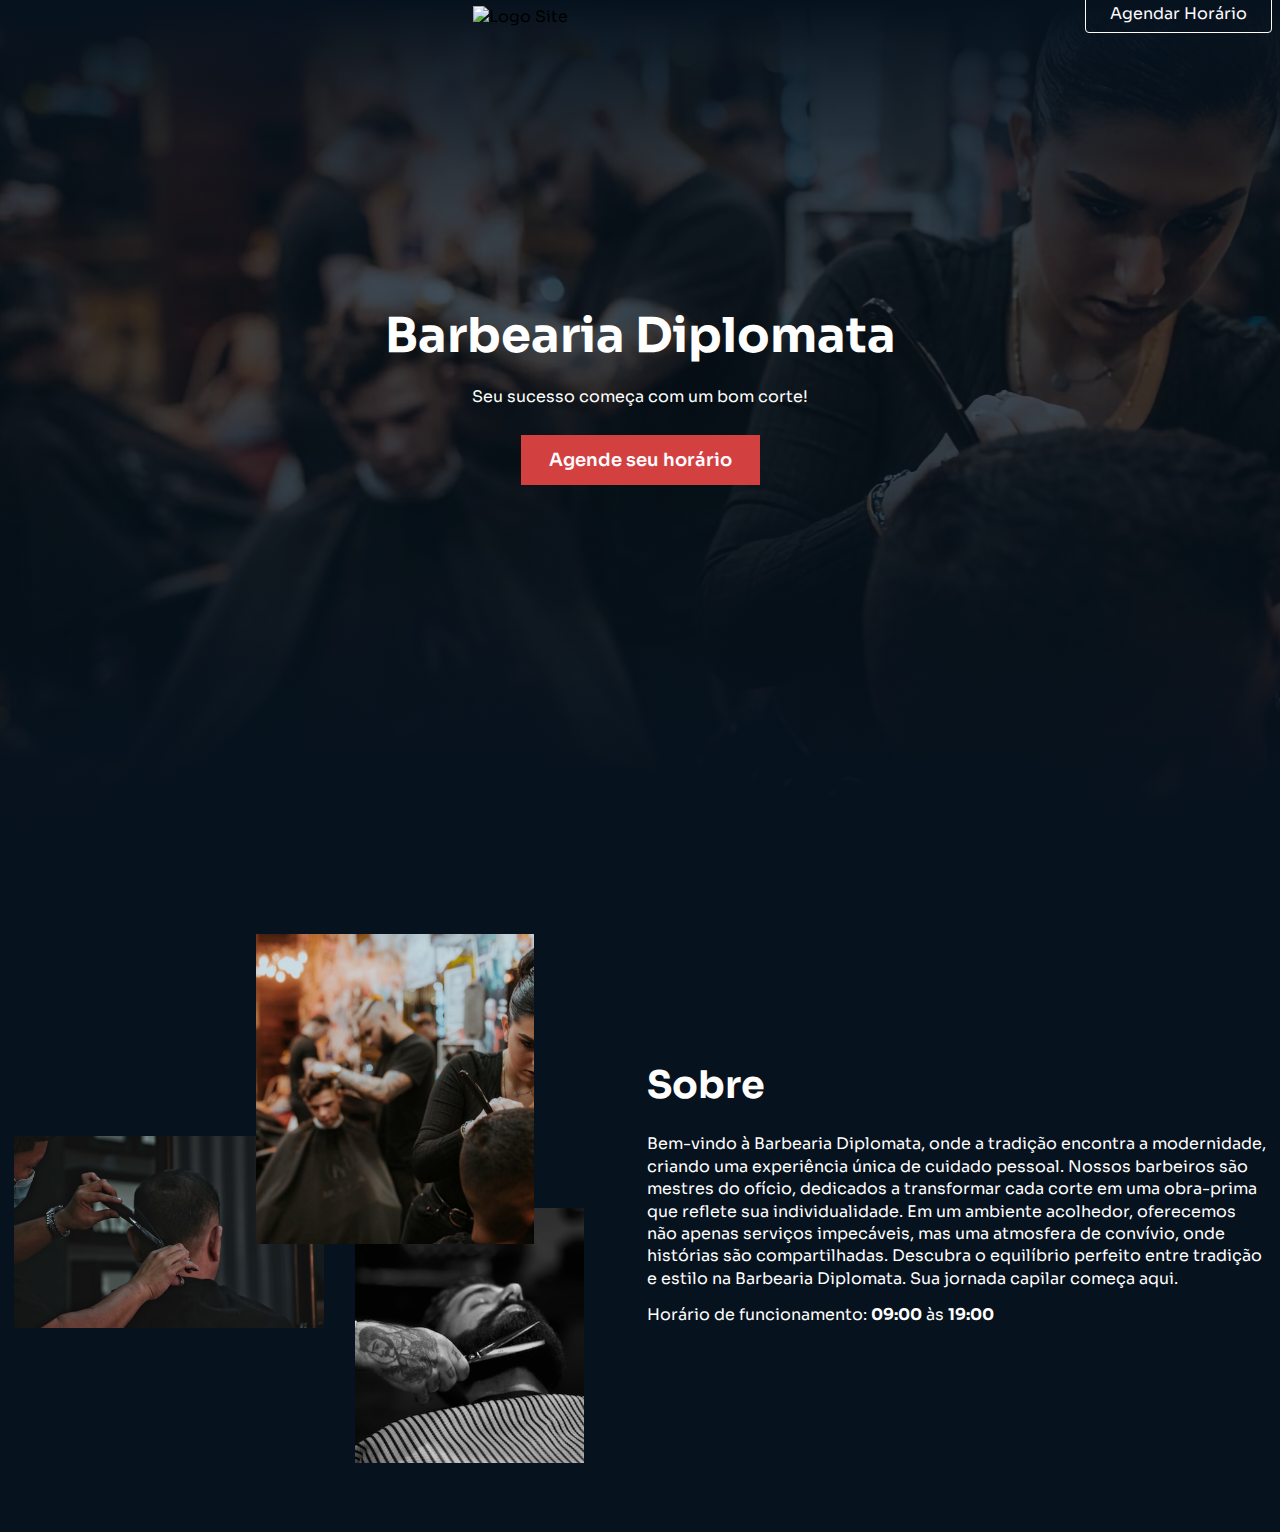
==== index.html @ 961feaf3 "Projeto Completo" ====
<!DOCTYPE html>
<html lang="en">
<head>
    <meta charset="UTF-8">

    <meta name="viewport" content="width=device-width, initial-scale=1.0" />
    <link rel="preconnect" href="https://fonts.googleapis.com" />
    <link rel="preconnect" href="https://fonts.gstatic.com" crossorigin>
    <link href="https://fonts.googleapis.com/css2?family=Poppins:wght@800&family=Sora:wght@300;400;500;600&display=swap" rel="stylesheet" />

    <link rel="stylesheet" href="https://cdnjs.cloudflare.com/ajax/libs/font-awesome/6.0.0-beta3/css/all.min.css" integrity="sha512-Fo3rlrZj/k7ujTnHg4CGR2D7kSs0v4LLanw2qksYuRlEzO+tcaEPQogQ0KaoGN26/zrn20ImR1DfuLWnOo7aBA==" crossorigin="anonymous" referrerpolicy="no-referrer" />

    <link rel="stylesheet" href="style.css" />

    <title>Site Gs</title>
</head>
<body>
<!-- HEADER -->
<div class="bg-home">

<header>
    <nav class="header-content container">
        
        <div class="header-icons">
            <a href="#">
                <i class="fa-brands fa-instagram fa-2x"></i>
            </a>

            <a href="#">
                <i class="fa-brands fa-whatsapp fa-2x"></i>
            </a>
            
           <!-- <a href="#">
                <i class="fa-brands fa-linkedin fa-2x"></i>
            </a>-->
        </div>

        <div class="header-logo">
            <img 
            src="assets/logo.png"
            alt="Logo Site" />
        </div>

        <div>
            <a class="header-button" href="#">
                Agendar Horário
            </a>
        </div>

    </nav>

    <main class="hero container">
          <h1>Barbearia Diplomata</h1>
          <p>Seu sucesso começa com um bom corte!</p>
          <a href="#" class="button-contact"_blank>
            Agende seu horário
          </a>
    </main>

</header>

</div>

<section class="about">
    <div class="container about-content">
        <div>
            <img
            src="assets/images.svg"
            alt="Imagem de cortes"
            />
        </div>

        <div class="about-description">
            <h2>Sobre</h2>
            <p>Bem-vindo à Barbearia Diplomata, onde a tradição encontra a modernidade, criando uma experiência única de cuidado pessoal. Nossos barbeiros são mestres do ofício, dedicados a transformar cada corte em uma obra-prima que reflete sua individualidade. Em um ambiente acolhedor, oferecemos não apenas serviços impecáveis, mas uma atmosfera de convívio, onde histórias são compartilhadas. Descubra o equilíbrio perfeito entre tradição e estilo na Barbearia Diplomata. Sua jornada capilar começa aqui.</p>
            <p>Horário de funcionamento: <strong>09:00</strong> às <strong>19:00</strong></p>
        </div>
        
    </div>
</section>

</body>
</html>
---- style.css ----
@charset "UTF-8";
* {
  margin: 0;
  padding: 0;
  box-sizing: 0;
  outline: 0;
}

header {
  width: 100%;
}

.header-content {
  display: flex;
  align-items: center;
  justify-content: space-between;
}

i {
  color: #fff;
}

.header-icons {
  display: flex;
  gap: 12px;
}

.header-icons a:hover i {
  animation: translateY 1s infinite alternate;
  color: #d34040;
}

@keyframes translateY {
  from {
    transform: translateY(0) scale(1);
  }
  to {
    transform: translateY(-8px) scale(1.1);
  }
}
.header-button {
  border: 1px solid #fefbff;
  padding: 8px 24px;
  border-radius: 4px;
  color: #fefbff;
  background-color: transparent;
  transition: background-color 0.6s;
}

.header-button:hover {
  border: 1px solid #d34040;
  background-color: #d34040;
}

.header-logo {
  width: 160px;
  display: flex;
  align-items: center;
  justify-content: center;
  margin-top: 6px;
}

@media screen and (max-width: 768px) {
  .header-content {
    width: 100%;
    flex-direction: column;
    align-items: center;
    justify-content: center;
  }
  .header-content i {
    margin-top: 16px;
    font-size: 34px;
  }
  .header-logo img {
    width: 160px;
    margin-top: 5px;
  }
  .header-button {
    display: none;
  }
}
.container {
  max-width: 1440px;
  margin: 0 auto;
  padding: 0 8px;
}

.bg-home {
  position: relative;
  width: 100%;
  height: 100vh; /* Ajuste conforme necessário */
  overflow: hidden;
}

.bg-home::before {
  content: "";
  display: block;
  position: absolute;
  background-image: linear-gradient(to bottom, rgba(6, 18, 30, 0.1), #06121e), url("../assets/bg.svg");
  left: 0;
  top: 0;
  width: 100%;
  height: 100%;
  z-index: -1;
  background-size: cover;
  background-repeat: no-repeat;
  background-position: 50% 0;
  opacity: 0.9;
}

.hero {
  color: #fff;
  min-height: 80vh;
  display: flex;
  flex-direction: column;
  align-items: center;
  justify-content: center;
  padding: 12px;
}
.hero h1 {
  text-align: center;
  line-height: 150%;
  max-width: 940px;
  font-size: 48px;
}
.hero p {
  text-align: center;
  margin: 14px 0;
}

.button-contact {
  padding: 14px 28px;
  color: #fefbff;
  background-color: #d34040;
  border: 0;
  font-size: 18px;
  font-weight: 600;
  margin: 14px 0;
}

.button-contact:hover {
  animation: scaleBt 0.8s alternate infinite;
}

@keyframes scaleBt {
  from {
    transform: scale(1);
    opacity: 1;
  }
  to {
    transform: scale(1.1);
    opacity: 0.8;
  }
}
@media screen and (max-width: 768px) {
  .hero {
    min-height: 60vh;
  }
  .hero h1 {
    font-size: 34px;
    padding: 0 14px;
    width: 100%;
  }
  .hero p {
    font-size: 14px;
  }
}
@media screen and (max-width: 480px) {
  .hero h1 {
    font-size: 24px;
  }
  .hero p {
    font-size: 10px;
  }
  .button-contact {
    padding: 5px 10px;
    color: #fefbff;
    background-color: #d34040;
    border: 0;
    font-size: 18px;
    font-weight: 600;
    margin: 14px 0;
  }
}
.about {
  background-color: #06121e;
  overflow: hidden;
  color: #fff;
}

.about-content {
  display: flex;
  align-items: center;
  justify-content: center;
  gap: 14px;
  padding: 34px 14px 64px 14px;
}
.about-content img {
  max-width: 570px;
}

.about-content div {
  flex: 1;
}

.about-description h2 {
  font-size: 38px;
  margin-bottom: 24px;
}
.about-description p {
  margin-bottom: 14px;
  line-height: 140%;
}

@media screen and (max-width: 768px) {
  .about-content {
    flex-direction: column;
  }
  .about-content {
    display: flex;
    align-items: center;
    justify-content: center;
    gap: 14px;
    padding: 14px 14px 34px 14px;
  }
  .about-content img {
    max-width: 370px;
  }
  .about-description h2 {
    font-size: 24px;
    margin-bottom: 12px;
  }
  .about-description p {
    margin-bottom: 14px;
    line-height: 140%;
    font-size: 14px;
  }
}
body {
  font-family: "Sora", sans-serif;
  width: 100%;
  height: 100vh;
  position: relative;
  background-color: #06121e;
}

button {
  font-family: "Sora", sans-serif;
  cursor: pointer;
}

svg {
  width: 100%;
}

img {
  width: 100%;
}

a {
  cursor: pointer;
  text-decoration: none;
}/*# sourceMappingURL=style.css.map */
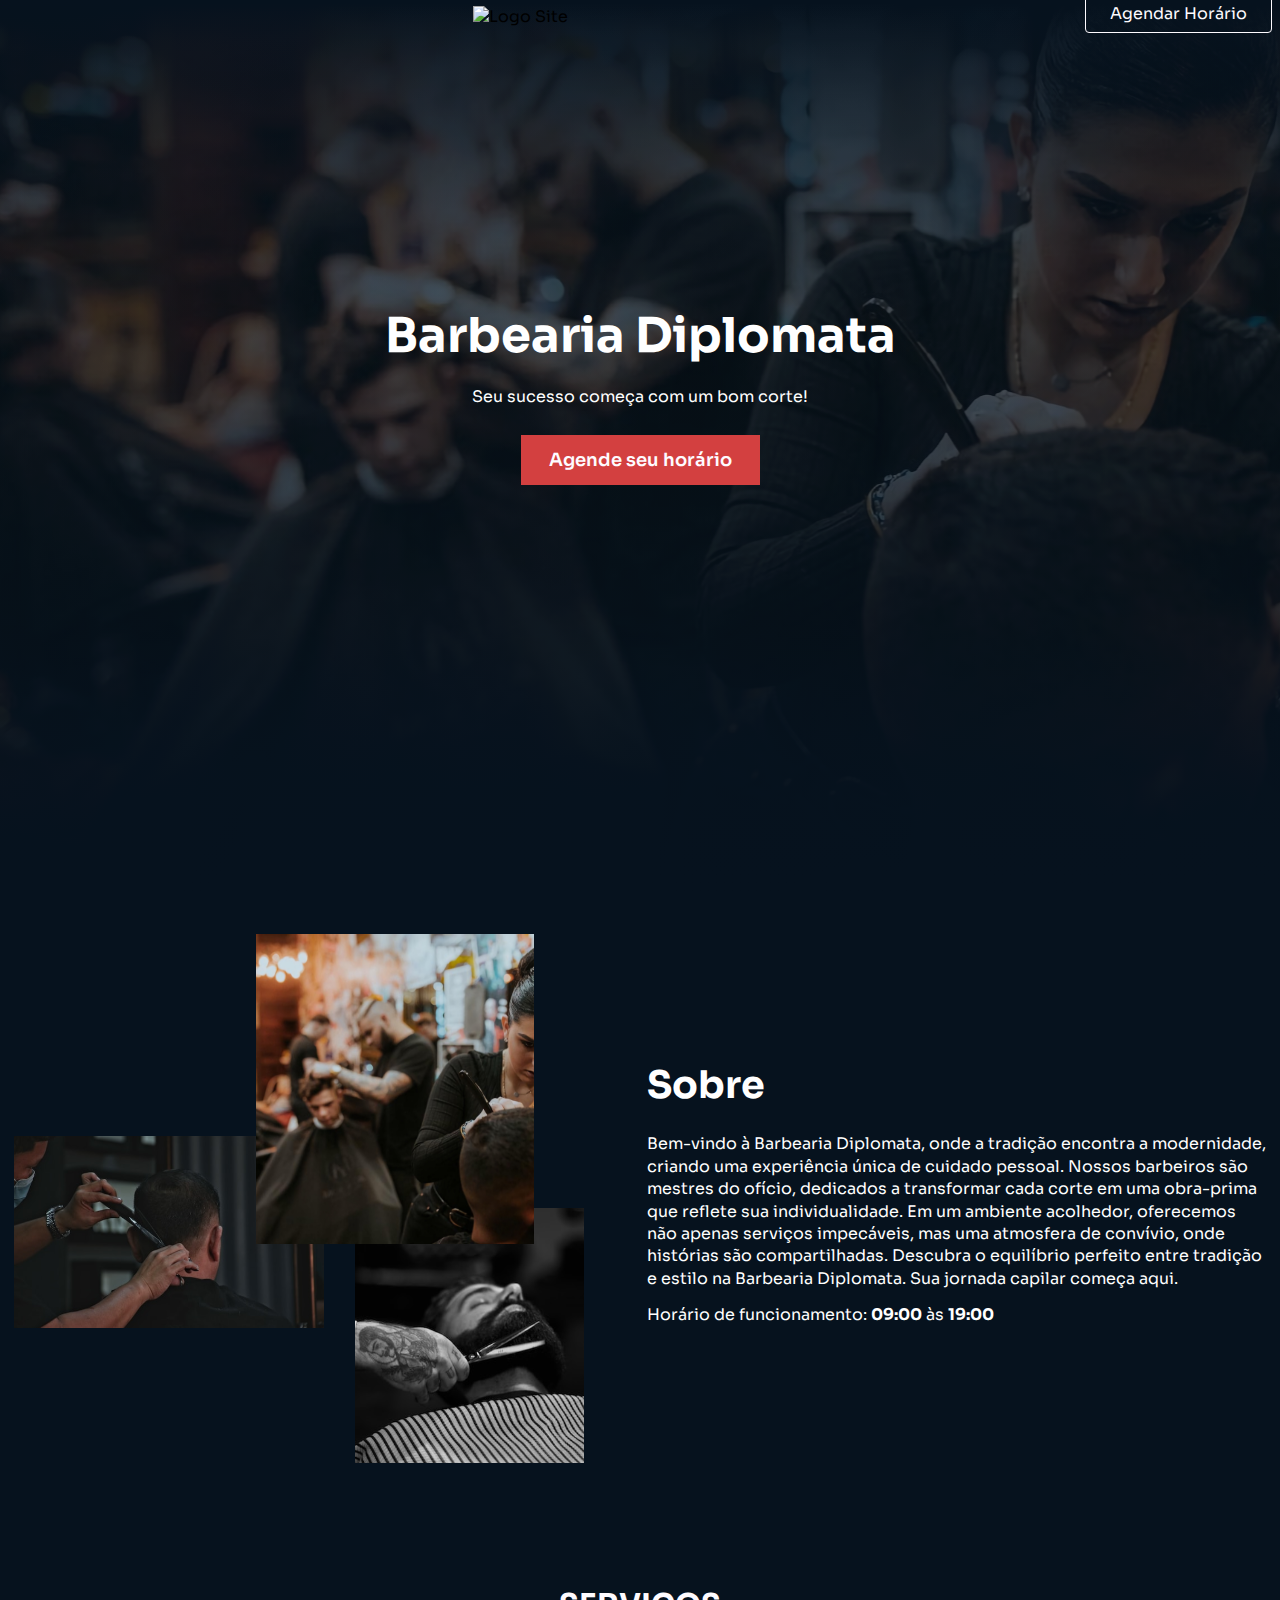
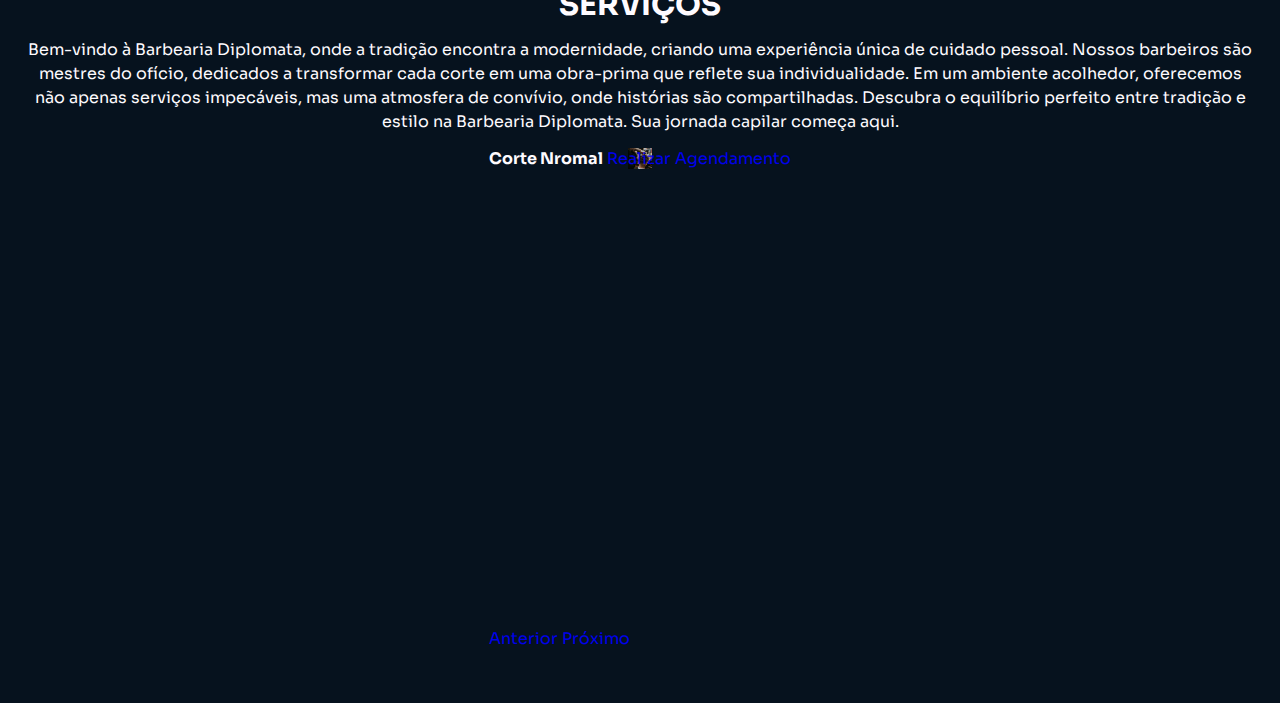
==== commit 4c5c142f: "Testando Bootstrap" ====
--- a/index.html
+++ b/index.html
@@ -1,83 +1,141 @@
 <!DOCTYPE html>
 <html lang="en">
+
 <head>
     <meta charset="UTF-8">
 
     <meta name="viewport" content="width=device-width, initial-scale=1.0" />
     <link rel="preconnect" href="https://fonts.googleapis.com" />
     <link rel="preconnect" href="https://fonts.gstatic.com" crossorigin>
-    <link href="https://fonts.googleapis.com/css2?family=Poppins:wght@800&family=Sora:wght@300;400;500;600&display=swap" rel="stylesheet" />
+    <link href="https://fonts.googleapis.com/css2?family=Poppins:wght@800&family=Sora:wght@300;400;500;600&display=swap"
+        rel="stylesheet" />
 
-    <link rel="stylesheet" href="https://cdnjs.cloudflare.com/ajax/libs/font-awesome/6.0.0-beta3/css/all.min.css" integrity="sha512-Fo3rlrZj/k7ujTnHg4CGR2D7kSs0v4LLanw2qksYuRlEzO+tcaEPQogQ0KaoGN26/zrn20ImR1DfuLWnOo7aBA==" crossorigin="anonymous" referrerpolicy="no-referrer" />
+    <link rel="stylesheet" href="https://cdnjs.cloudflare.com/ajax/libs/font-awesome/6.0.0-beta3/css/all.min.css"
+        integrity="sha512-Fo3rlrZj/k7ujTnHg4CGR2D7kSs0v4LLanw2qksYuRlEzO+tcaEPQogQ0KaoGN26/zrn20ImR1DfuLWnOo7aBA=="
+        crossorigin="anonymous" referrerpolicy="no-referrer" />
+
+    <link rel="stylesheet" href="https://stackpath.bootstrapcdn.com/bootstrap/4.1.3/css/bootstrap.min.css"
+        integrity="sha384-MCw98/SFnGE8fJT3GXwEOngsV7Zt27NXFoaoApmYm81iuXoPkFOJwJ8ERdknLPMO" crossorigin="anonymous">
+    <script src="https://code.jquery.com/jquery-3.3.1.slim.min.js"
+        integrity="sha384-q8i/X+965DzO0rT7abK41JStQIAqVgRVzpbzo5smXKp4YfRvH+8abtTE1Pi6jizo"
+        crossorigin="anonymous"></script>
+    <script src="https://cdnjs.cloudflare.com/ajax/libs/popper.js/1.14.3/umd/popper.min.js"
+        integrity="sha384-ZMP7rVo3mIykV+2+9J3UJ46jBk0WLaUAdn689aCwoqbBJiSnjAK/l8WvCWPIPm49"
+        crossorigin="anonymous"></script>
+    <script src="https://stackpath.bootstrapcdn.com/bootstrap/4.1.3/js/bootstrap.min.js"
+        integrity="sha384-ChfqqxuZUCnJSK3+MXmPNIyE6ZbWh2IMqE241rYiqJxyMiZ6OW/JmZQ5stwEULTy"
+        crossorigin="anonymous"></script>
+
 
     <link rel="stylesheet" href="style.css" />
 
     <title>Site Gs</title>
 </head>
+
 <body>
-<!-- HEADER -->
-<div class="bg-home">
+    <!-- HEADER -->
+    <div class="bg-home">
 
-<header>
-    <nav class="header-content container">
-        
-        <div class="header-icons">
-            <a href="#">
-                <i class="fa-brands fa-instagram fa-2x"></i>
-            </a>
+        <header>
+            <nav class="header-content container">
 
-            <a href="#">
-                <i class="fa-brands fa-whatsapp fa-2x"></i>
-            </a>
-            
-           <!-- <a href="#">
-                <i class="fa-brands fa-linkedin fa-2x"></i>
-            </a>-->
+                <div class="header-icons">
+                    <a href="#">
+                        <i class="fa-brands fa-instagram fa-2x"></i>
+                    </a>
+
+                    <a href="#">
+                        <i class="fa-brands fa-whatsapp fa-2x"></i>
+                    </a>
+                </div>
+
+                <div class="header-logo">
+                    <img src="assets/logo.png" alt="Logo Site" />
+                </div>
+
+                <div>
+                    <a class="header-button" href="#">
+                        Agendar Horário
+                    </a>
+                </div>
+
+            </nav>
+
+            <main class="hero container">
+                <h1>Barbearia Diplomata</h1>
+                <p>Seu sucesso começa com um bom corte!</p>
+                <a href="#" class="button-contact" _blank>
+                    Agende seu horário
+                </a>
+            </main>
+
+        </header>
+
+    </div>
+
+    <section class="about">
+        <div class="container about-content">
+            <div>
+                <img src="assets/images.svg" alt="Imagem de cortes" />
+            </div>
+
+            <div class="about-description">
+                <h2>Sobre</h2>
+                <p>Bem-vindo à Barbearia Diplomata, onde a tradição encontra a modernidade, criando uma experiência
+                    única de cuidado pessoal. Nossos barbeiros são mestres do ofício, dedicados a transformar cada corte
+                    em uma obra-prima que reflete sua individualidade. Em um ambiente acolhedor, oferecemos não apenas
+                    serviços impecáveis, mas uma atmosfera de convívio, onde histórias são compartilhadas. Descubra o
+                    equilíbrio perfeito entre tradição e estilo na Barbearia Diplomata. Sua jornada capilar começa aqui.
+                </p>
+                <p>Horário de funcionamento: <strong>09:00</strong> às <strong>19:00</strong></p>
+            </div>
         </div>
+    </section>
 
-        <div class="header-logo">
-            <img 
-            src="assets/logo.png"
-            alt="Logo Site" />
-        </div>
 
-        <div>
-            <a class="header-button" href="#">
-                Agendar Horário
-            </a>
-        </div>
+    <section class="services">
 
-    </nav>
-
-    <main class="hero container">
-          <h1>Barbearia Diplomata</h1>
-          <p>Seu sucesso começa com um bom corte!</p>
-          <a href="#" class="button-contact"_blank>
-            Agende seu horário
-          </a>
-    </main>
-
-</header>
-
-</div>
-
-<section class="about">
-    <div class="container about-content">
-        <div>
-            <img
-            src="assets/images.svg"
-            alt="Imagem de cortes"
-            />
-        </div>
-
-        <div class="about-description">
-            <h2>Sobre</h2>
-            <p>Bem-vindo à Barbearia Diplomata, onde a tradição encontra a modernidade, criando uma experiência única de cuidado pessoal. Nossos barbeiros são mestres do ofício, dedicados a transformar cada corte em uma obra-prima que reflete sua individualidade. Em um ambiente acolhedor, oferecemos não apenas serviços impecáveis, mas uma atmosfera de convívio, onde histórias são compartilhadas. Descubra o equilíbrio perfeito entre tradição e estilo na Barbearia Diplomata. Sua jornada capilar começa aqui.</p>
-            <p>Horário de funcionamento: <strong>09:00</strong> às <strong>19:00</strong></p>
+        <div class="services-content container">
+            <h2>Serviços</h2>
+            <p>Bem-vindo à Barbearia Diplomata, onde a tradição encontra a modernidade, criando uma experiência
+                única de cuidado pessoal. Nossos barbeiros são mestres do ofício, dedicados a transformar cada corte
+                em uma obra-prima que reflete sua individualidade. Em um ambiente acolhedor, oferecemos não apenas
+                serviços impecáveis, mas uma atmosfera de convívio, onde histórias são compartilhadas. Descubra o
+                equilíbrio perfeito entre tradição e estilo na Barbearia Diplomata. Sua jornada capilar começa aqui.</p>
         </div>
         
-    </div>
-</section>
+        <section class="cortes container">
+
+            <div id="carouselExampleControls" class="carousel slide" data-ride="carousel">
+                <div class="carousel-inner" style="height: 30em;">
+                    <div class="carousel-item h-100 active"
+                        style="background-image: url(assets/corte1.png); background-size: contain; background-position: center; background-repeat: no-repeat;">
+                        <div class="info-corte">
+                            <strong>Corte Nromal</strong>
+                            <a href="#" class="btn btn-secondary btn-lg active" role="button" aria-pressed="true">Realizar Agendamento</a>
+                        </div>
+                    </div>
+                    <div class="carousel-item h-100"
+                        style="background-image: url(assets/corte2.png);  background-size: contain; background-position: center; background-repeat: no-repeat;">
+                    </div>
+                    <div class="carousel-item h-100"
+                        style="background-image: url(assets/corte3.png);  background-size: contain; background-position: center; background-repeat: no-repeat;">
+                    </div>
+                </div>
+                <a class="carousel-control-prev" href="#carouselExampleControls" role="button" data-slide="prev">
+                    <span class="carousel-control-prev-icon" aria-hidden="true"></span>
+                    <span class="sr-only">Anterior</span>
+                </a>
+                <a class="carousel-control-next" href="#carouselExampleControls" role="button" data-slide="next">
+                    <span class="carousel-control-next-icon" aria-hidden="true"></span>
+                    <span class="sr-only">Próximo</span>
+                </a>
+            </div>
+
+        </section>
+      
+    </section>
 
 </body>
+
 </html>--- a/style.css
+++ b/style.css
@@ -88,7 +88,8 @@
 .bg-home {
   position: relative;
   width: 100%;
-  height: 100vh; /* Ajuste conforme necessário */
+  height: 100vh;
+  /* Ajuste conforme necessário */
   overflow: hidden;
 }
 
@@ -236,6 +237,29 @@
     font-size: 14px;
   }
 }
+.services {
+  background-color: #06121e;
+  color: #fefbff;
+  display: flex;
+  flex-direction: column;
+  align-items: center;
+  justify-content: center;
+  padding: 54px 14px;
+}
+
+.services-content h2 {
+  text-transform: uppercase;
+  text-align: center;
+  font-size: 30px;
+  margin-bottom: 14px;
+}
+
+.services-content p {
+  line-height: 150%;
+  margin-bottom: 14px;
+  text-align: center;
+}
+
 body {
   font-family: "Sora", sans-serif;
   width: 100%;
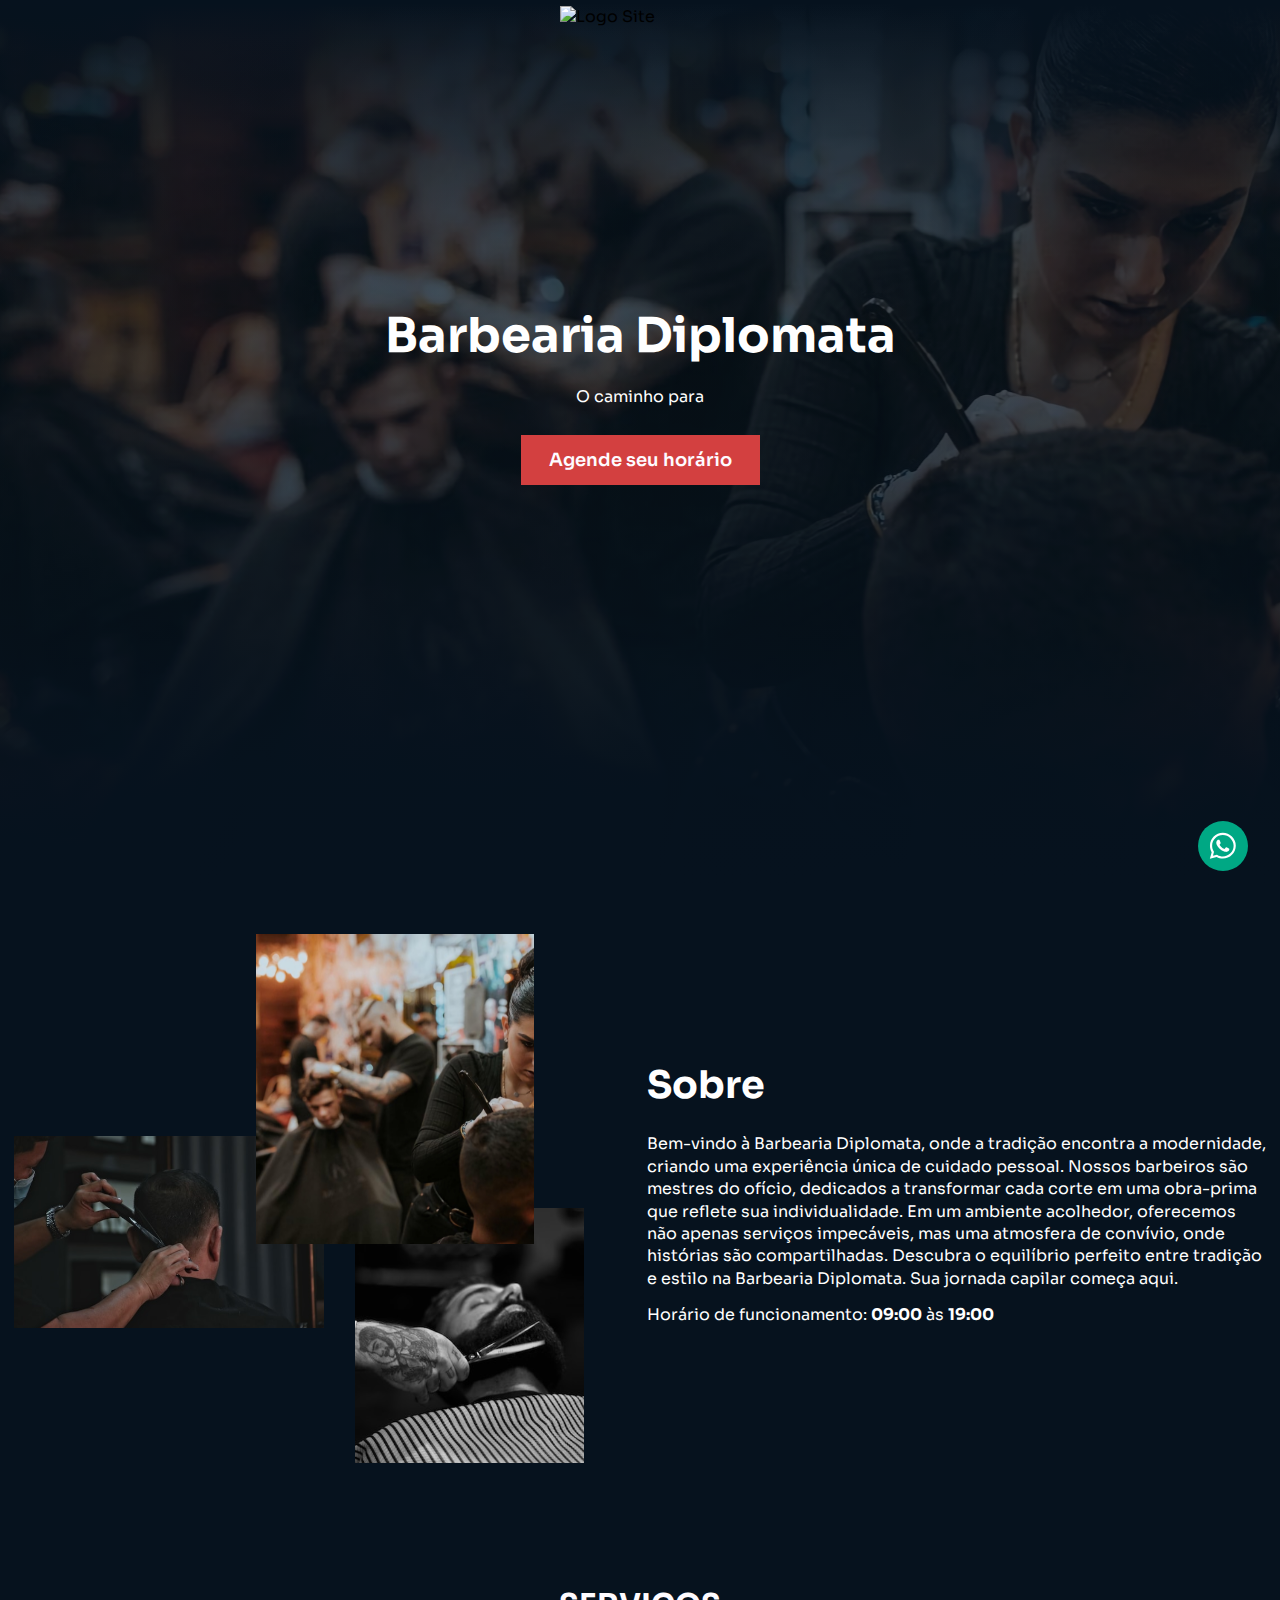
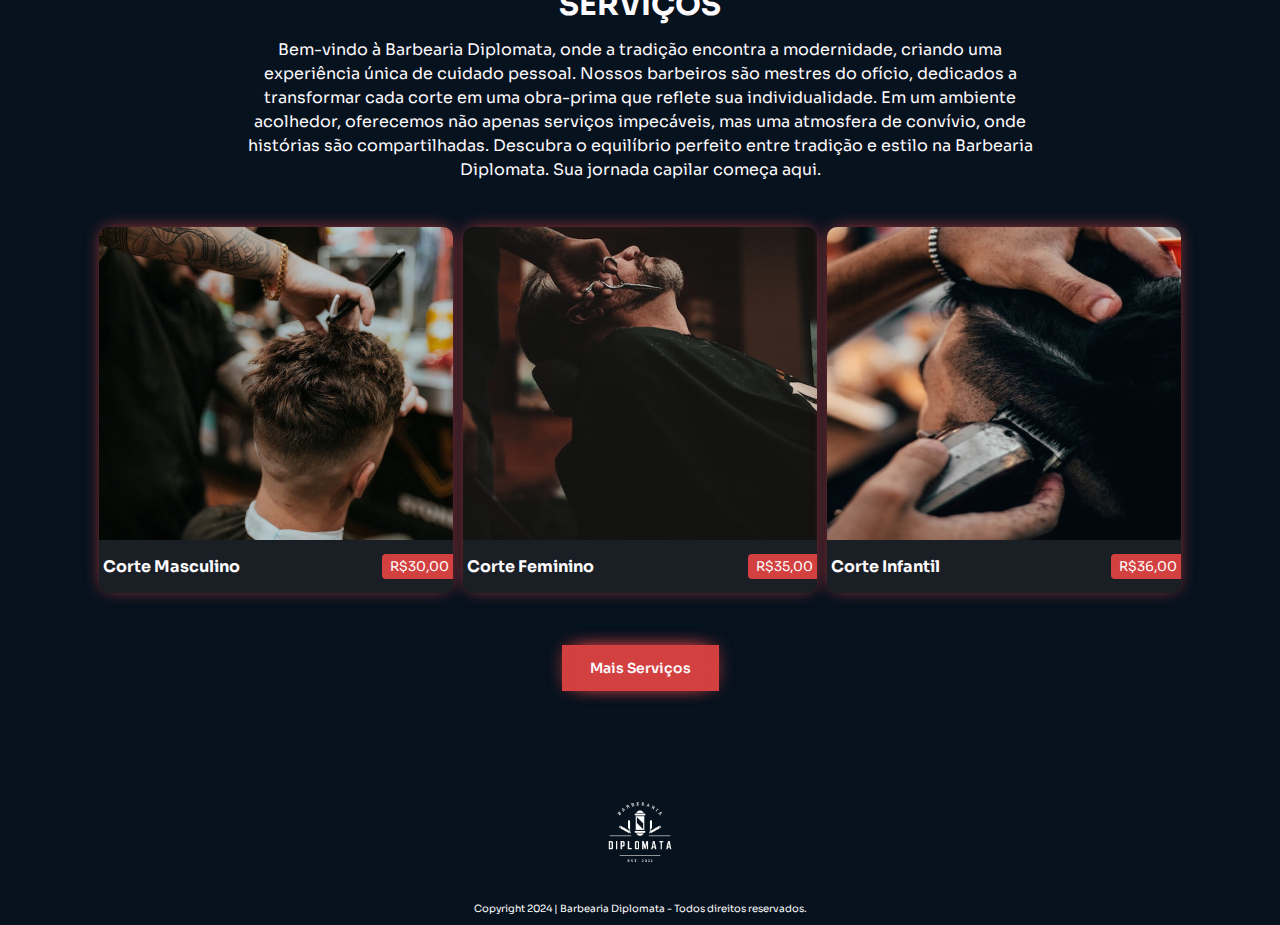
==== commit c5de0f03: "Front-end" ====
--- a/index.html
+++ b/index.html
@@ -14,56 +14,23 @@
         integrity="sha512-Fo3rlrZj/k7ujTnHg4CGR2D7kSs0v4LLanw2qksYuRlEzO+tcaEPQogQ0KaoGN26/zrn20ImR1DfuLWnOo7aBA=="
         crossorigin="anonymous" referrerpolicy="no-referrer" />
 
-    <link rel="stylesheet" href="https://stackpath.bootstrapcdn.com/bootstrap/4.1.3/css/bootstrap.min.css"
-        integrity="sha384-MCw98/SFnGE8fJT3GXwEOngsV7Zt27NXFoaoApmYm81iuXoPkFOJwJ8ERdknLPMO" crossorigin="anonymous">
-    <script src="https://code.jquery.com/jquery-3.3.1.slim.min.js"
-        integrity="sha384-q8i/X+965DzO0rT7abK41JStQIAqVgRVzpbzo5smXKp4YfRvH+8abtTE1Pi6jizo"
-        crossorigin="anonymous"></script>
-    <script src="https://cdnjs.cloudflare.com/ajax/libs/popper.js/1.14.3/umd/popper.min.js"
-        integrity="sha384-ZMP7rVo3mIykV+2+9J3UJ46jBk0WLaUAdn689aCwoqbBJiSnjAK/l8WvCWPIPm49"
-        crossorigin="anonymous"></script>
-    <script src="https://stackpath.bootstrapcdn.com/bootstrap/4.1.3/js/bootstrap.min.js"
-        integrity="sha384-ChfqqxuZUCnJSK3+MXmPNIyE6ZbWh2IMqE241rYiqJxyMiZ6OW/JmZQ5stwEULTy"
-        crossorigin="anonymous"></script>
-
-
     <link rel="stylesheet" href="style.css" />
 
-    <title>Site Gs</title>
+    <title>Barbearia Diplomata</title>
 </head>
 
 <body>
-    <!-- HEADER -->
     <div class="bg-home">
-
         <header>
             <nav class="header-content container">
-
-                <div class="header-icons">
-                    <a href="#">
-                        <i class="fa-brands fa-instagram fa-2x"></i>
-                    </a>
-
-                    <a href="#">
-                        <i class="fa-brands fa-whatsapp fa-2x"></i>
-                    </a>
-                </div>
-
                 <div class="header-logo">
                     <img src="assets/logo.png" alt="Logo Site" />
                 </div>
-
-                <div>
-                    <a class="header-button" href="#">
-                        Agendar Horário
-                    </a>
-                </div>
-
             </nav>
 
             <main class="hero container">
                 <h1>Barbearia Diplomata</h1>
-                <p>Seu sucesso começa com um bom corte!</p>
+                <p id="text-type"></p>
                 <a href="#" class="button-contact" _blank>
                     Agende seu horário
                 </a>
@@ -94,7 +61,6 @@
 
 
     <section class="services">
-
         <div class="services-content container">
             <h2>Serviços</h2>
             <p>Bem-vindo à Barbearia Diplomata, onde a tradição encontra a modernidade, criando uma experiência
@@ -103,38 +69,78 @@
                 serviços impecáveis, mas uma atmosfera de convívio, onde histórias são compartilhadas. Descubra o
                 equilíbrio perfeito entre tradição e estilo na Barbearia Diplomata. Sua jornada capilar começa aqui.</p>
         </div>
-        
-        <section class="cortes container">
+        <section class="haircuts">
+            <div id="catalogo">
+        </section>
+        <div class="button-services">
+            <a href="#" class="button-services" _blank>
+                Mais Serviços
+            </a>
+        </div>
+    </section>
 
-            <div id="carouselExampleControls" class="carousel slide" data-ride="carousel">
-                <div class="carousel-inner" style="height: 30em;">
-                    <div class="carousel-item h-100 active"
-                        style="background-image: url(assets/corte1.png); background-size: contain; background-position: center; background-repeat: no-repeat;">
-                        <div class="info-corte">
-                            <strong>Corte Nromal</strong>
-                            <a href="#" class="btn btn-secondary btn-lg active" role="button" aria-pressed="true">Realizar Agendamento</a>
-                        </div>
-                    </div>
-                    <div class="carousel-item h-100"
-                        style="background-image: url(assets/corte2.png);  background-size: contain; background-position: center; background-repeat: no-repeat;">
-                    </div>
-                    <div class="carousel-item h-100"
-                        style="background-image: url(assets/corte3.png);  background-size: contain; background-position: center; background-repeat: no-repeat;">
-                    </div>
-                </div>
-                <a class="carousel-control-prev" href="#carouselExampleControls" role="button" data-slide="prev">
-                    <span class="carousel-control-prev-icon" aria-hidden="true"></span>
-                    <span class="sr-only">Anterior</span>
-                </a>
-                <a class="carousel-control-next" href="#carouselExampleControls" role="button" data-slide="next">
-                    <span class="carousel-control-next-icon" aria-hidden="true"></span>
-                    <span class="sr-only">Próximo</span>
-                </a>
-            </div>
+    <footer class="footer">
+        <div class="footer-icons">
+            <a href="#">
+                <i class="fa-brands fa-instagram fa-1x"></i>
+            </a>
+            <a
+                href="">
+                <i class="fa-brands fa-whatsapp fa-1x"></i>
+            </a>
+        </div>
 
-        </section>
-      
-    </section>
+        <div>
+            <img src="assets/Logo.png" alt="Logo">
+        </div>
+
+        <p>Copyright 2024 | Barbearia Diplomata - Todos direitos reservados.</p>
+    </footer>
+
+    <a href=""
+        class="btn-whatsapp container" target="_blank">
+        <img src="assets/whatssapp.svg" alt="Botão whatsapp" />
+        <span class="tooltip-text">Entrar em contato</span>
+    </a>
+
+
+    <script src="textTyping.js"> </script>
+    <script>
+        const catalogo = document.getElementById("catalogo");
+
+        const cortes = [
+            { imgSrc: "assets/corte1.png", alt: "Corte 1", nome: "Corte Masculino", preco: "R$30,00" },
+            { imgSrc: "assets/corte2.png", alt: "Corte 2", nome: "Corte Feminino", preco: "R$35,00" },
+            { imgSrc: "assets/corte3.png", alt: "Corte 3", nome: "Corte Infantil", preco: "R$36,00" }
+        ];
+
+        cortes.forEach(corte => {
+            const divCorte = document.createElement("div");
+            divCorte.classList.add("haircut");
+
+            const img = document.createElement("img");
+            img.src = corte.imgSrc;
+            img.alt = corte.alt;
+
+            const divInfo = document.createElement("div");
+            divInfo.classList.add("haircut-info");
+
+            const strong = document.createElement("strong");
+            strong.textContent = corte.nome;
+
+            const button = document.createElement("button");
+            button.textContent = corte.preco;
+            button.classList.add("custom-button");
+
+            divInfo.appendChild(strong);
+            divInfo.appendChild(button);
+
+            divCorte.appendChild(img);
+            divCorte.appendChild(divInfo);
+
+            catalogo.appendChild(divCorte);
+        });
+    </script>
 
 </body>
 
--- a/style.css
+++ b/style.css
@@ -1,4 +1,3 @@
-@charset "UTF-8";
 * {
   margin: 0;
   padding: 0;
@@ -13,7 +12,7 @@
 .header-content {
   display: flex;
   align-items: center;
-  justify-content: space-between;
+  justify-content: center;
 }
 
 i {
@@ -56,10 +55,22 @@
   width: 160px;
   display: flex;
   align-items: center;
+  top: 24px;
   justify-content: center;
   margin-top: 6px;
-}
-
+  animation: scaleBt 2s alternate infinite;
+}
+
+@keyframes scaleBt {
+  from {
+    transform: scale(1);
+    opacity: 1;
+  }
+  to {
+    transform: scale(1.1);
+    opacity: 0.8;
+  }
+}
 @media screen and (max-width: 768px) {
   .header-content {
     width: 100%;
@@ -89,7 +100,6 @@
   position: relative;
   width: 100%;
   height: 100vh;
-  /* Ajuste conforme necessário */
   overflow: hidden;
 }
 
@@ -256,10 +266,188 @@
 
 .services-content p {
   line-height: 150%;
-  margin-bottom: 14px;
+  margin-bottom: 41px;
   text-align: center;
-}
-
+  max-width: 800px;
+}
+
+.haircuts {
+  display: flex;
+  justify-content: center;
+  align-items: center;
+  gap: 10px;
+  padding: 0 44px 34px 44px;
+}
+
+.haircut {
+  flex: 1;
+  display: flex;
+  flex-direction: column;
+  background-color: #1a1f25;
+  border-radius: 10px;
+  box-shadow: 0 -1px 17px -4px #d34040;
+  overflow: hidden;
+}
+.haircut img {
+  width: 100%;
+  max-width: 354px;
+  transition: transform 0.25s;
+}
+
+.haircut img:hover {
+  transform: scale(1.1);
+  z-index: 1;
+}
+
+.haircut-info {
+  width: 100%;
+  display: flex;
+  align-items: center;
+  justify-content: space-between;
+  padding: 14px 8px 14px 4px;
+  background-color: #1a1f25;
+  z-index: 99;
+}
+
+#catalogo {
+  display: flex;
+  justify-content: center;
+  align-items: center;
+  gap: 10px;
+  padding: 4px;
+}
+
+.custom-button {
+  color: #fff;
+  background-color: #d34040;
+  padding: 4px 8px;
+  border-radius: 4px;
+  border: 0;
+  cursor: default;
+}
+
+.button-services {
+  padding: 14px 14px;
+  color: #fefbff;
+  background-color: #d34040;
+  border: 0;
+  font-size: 14px;
+  font-weight: 600;
+  margin: 14px 0;
+  box-shadow: 0 -1px 17px -4px #d34040;
+}
+
+.button-services:hover {
+  animation: scaleBt 0.8s alternate infinite;
+}
+
+@keyframes scaleBt {
+  from {
+    transform: scale(1);
+    opacity: 1;
+  }
+  to {
+    transform: scale(1.1);
+    opacity: 0.8;
+  }
+}
+@media screen and (max-width: 768px) {
+  .haircuts {
+    flex-direction: column;
+  }
+  .services-content h2 {
+    font-size: 20px;
+    margin-bottom: 12px;
+  }
+  .services-content p {
+    margin-bottom: 14px;
+    line-height: 140%;
+    font-size: 14px;
+  }
+  haircut {
+    flex-direction: column;
+  }
+  #catalogo {
+    flex-direction: column;
+  }
+}
+.footer {
+  display: flex;
+  flex-direction: column;
+  align-items: center;
+  justify-content: center;
+  padding: 10px 0;
+  gap: 24px;
+  color: #fff;
+}
+
+.footer-icons {
+  display: flex;
+  gap: 10px;
+  color: #fff;
+}
+
+.footer p {
+  font-size: 10px;
+}
+
+.footer img {
+  width: 80px;
+}
+
+.btn-whatsapp {
+  position: fixed;
+  bottom: 24px;
+  right: 24px;
+  z-index: 99;
+}
+.btn-whatsapp img {
+  max-width: 50px;
+  transition: transform 0.4s;
+}
+.btn-whatsapp img:hover {
+  transform: scale(1.1);
+}
+
+.btn-whatsapp .tooltip-text {
+  visibility: hidden;
+  position: absolute;
+  width: 130px;
+  top: 0px;
+  left: -150px;
+  padding: 6px;
+  border-radius: 8px;
+  text-align: center;
+  background-color: #232224;
+  color: #fff;
+  opacity: 0;
+  transition: opacity 0.5s;
+}
+
+.btn-whatsapp:hover .tooltip-text {
+  visibility: visible;
+  opacity: 1;
+}
+
+@media screen and (max-width: 768px) {
+  .btn-whatsapp {
+    max-width: 44px;
+  }
+}
+.fa-brands:hover {
+  animation: scaleBt 0.8s alternate infinite;
+}
+
+@keyframes scaleBt {
+  from {
+    transform: scale(1);
+    opacity: 1;
+  }
+  to {
+    transform: scale(1.1);
+    opacity: 0.8;
+  }
+}
 body {
   font-family: "Sora", sans-serif;
   width: 100%;
